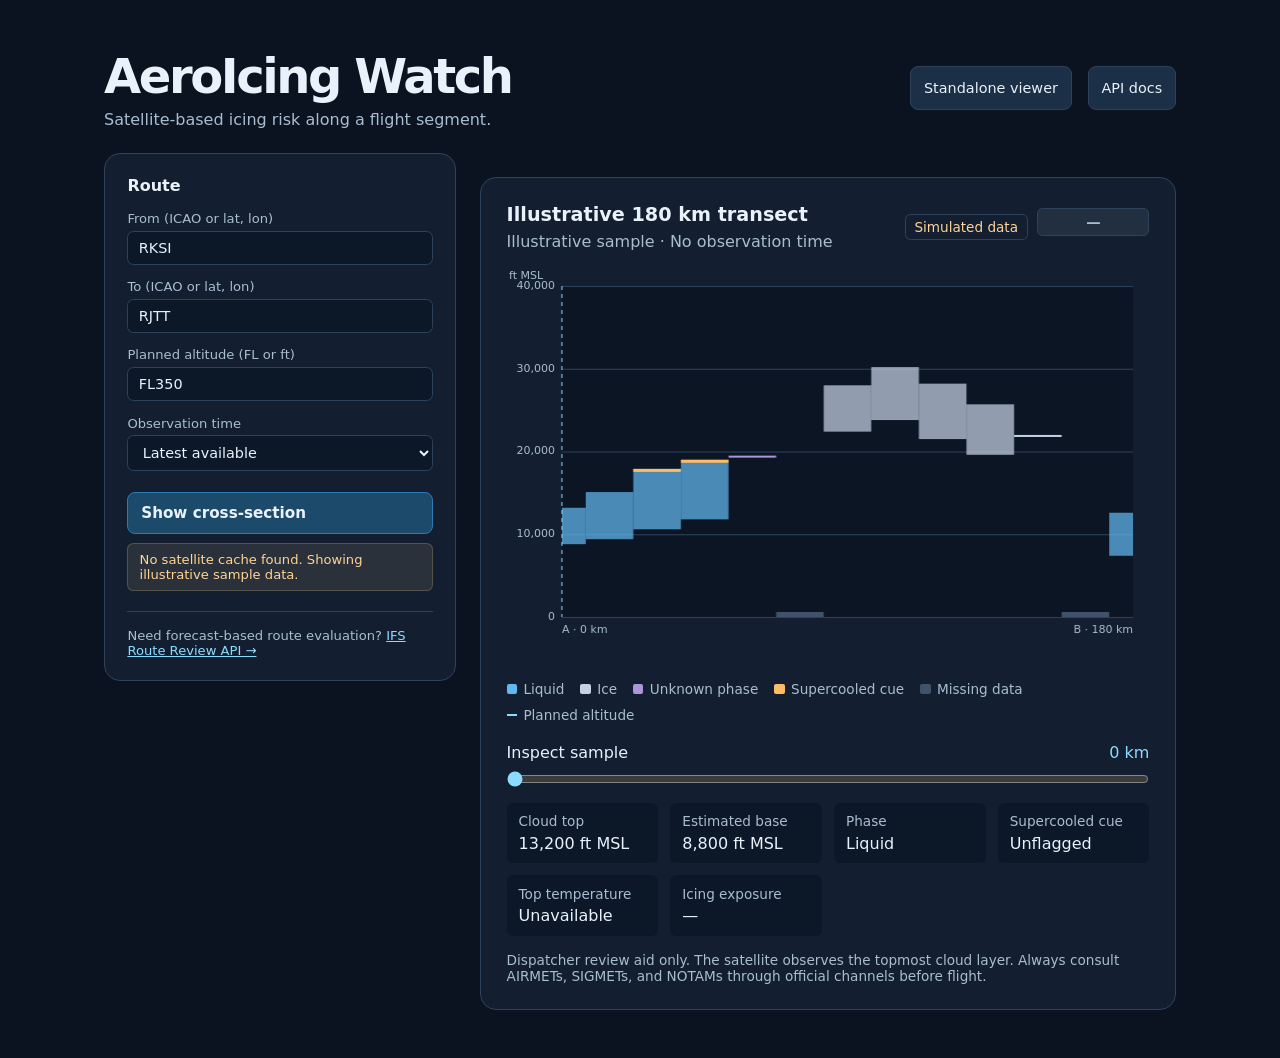
==== frontend/index.html @ 4c0eea68 "feat: FastAPI backend with GK-2A satellite icing cross-section Backend - src/integration/gk2a_cloud." ====
<!doctype html>
<html lang="en">
<head>
  <meta charset="utf-8">
  <meta name="viewport" content="width=device-width, initial-scale=1">
  <title>AeroIcing Watch</title>
  <link rel="stylesheet" href="/static/styles.css">
  <style>
    .app-layout {
      display: grid;
      grid-template-columns: 22rem 1fr;
      gap: 1.5rem;
      align-items: start;
    }
    @media (max-width: 860px) {
      .app-layout { grid-template-columns: 1fr; }
    }
    .input-panel {
      background: #131f30;
      border: 1px solid var(--border);
      border-radius: 1rem;
      padding: clamp(.85rem, 3vw, 1.4rem);
    }
    .input-panel h2 { font-size: 1rem; margin-bottom: 1rem; }
    .field-group { margin-bottom: .9rem; }
    .field-group label { display: block; font-size: .82rem; color: var(--muted); margin-bottom: .3rem; }
    .field-group input, .field-group select {
      width: 100%;
      padding: .5rem .65rem;
      background: #0c1828;
      border: 1px solid var(--border);
      border-radius: .4rem;
      color: #e9f1fa;
      font: inherit;
      font-size: .9rem;
    }
    .field-group input:focus, .field-group select:focus {
      outline: 2px solid #87d9ff;
      outline-offset: 2px;
    }
    #submit-btn {
      width: 100%;
      margin-top: .4rem;
      min-height: 2.6rem;
      font-size: .95rem;
      font-weight: 600;
      background: #1b4a6b;
      border-color: #2e7ab5;
    }
    #submit-btn:hover { background: #245c82; }
    #submit-btn:disabled { opacity: .5; cursor: not-allowed; }

    /* Risk badge */
    .risk-row {
      display: flex;
      align-items: center;
      gap: .75rem;
      flex-wrap: wrap;
      margin-bottom: .6rem;
    }
    #risk-badge {
      display: inline-flex;
      align-items: center;
      gap: .4rem;
      padding: .3rem .75rem;
      border-radius: .35rem;
      font-weight: 700;
      font-size: .9rem;
      border: 1px solid transparent;
      min-width: 7rem;
      justify-content: center;
    }
    #risk-badge[data-level="HIGH"]     { background: rgba(255,107,107,.18); color: #ff8080; border-color: #ff6b6b55; }
    #risk-badge[data-level="MODERATE"] { background: rgba(255,169,77,.15); color: #ffb84d; border-color: #ffa94d44; }
    #risk-badge[data-level="LOW"]      { background: rgba(105,219,124,.12); color: #69db7c; border-color: #69db7c33; }
    #risk-badge[data-level="NONE"]     { background: rgba(169,189,209,.1); color: var(--muted); border-color: var(--border); }
    #risk-badge[data-level="SIM"]      { background: rgba(255,211,148,.12); color: #ffd394; border-color: #ffd39444; }

    /* Altitude suggestions */
    #alt-suggestions { margin-top: .9rem; display: flex; flex-direction: column; gap: .5rem; }
    .suggestion-card {
      padding: .55rem .75rem;
      background: #0c1828;
      border-radius: .4rem;
      font-size: .82rem;
      border-left: 3px solid var(--border);
    }
    .suggestion-card.above { border-left-color: #69db7c; }
    .suggestion-card.below { border-left-color: #61b7f0; }
    .suggestion-card strong { display: block; margin-bottom: .2rem; color: #e9f1fa; }
    .suggestion-card span { color: var(--muted); }

    /* Loading and notice */
    #loading { display: none; color: var(--muted); font-size: .85rem; margin-top: .5rem; }
    #loading.visible { display: block; }
    #error-msg { margin-top: .6rem; color: #ffb6a5; font-size: .85rem; display: none; }
    #error-msg.visible { display: block; }
    #offline-notice {
      display: none;
      margin-top: .6rem;
      padding: .5rem .7rem;
      background: rgba(255,211,148,.1);
      border: 1px solid #ffd39433;
      border-radius: .4rem;
      font-size: .82rem;
      color: #ffd394;
    }
    #offline-notice.visible { display: block; }

    /* IFS route review section */
    .review-link {
      margin-top: 1.2rem;
      padding-top: 1rem;
      border-top: 1px solid var(--border);
      font-size: .82rem;
      color: var(--muted);
    }
    .review-link a { color: #8cdbff; }
  </style>
</head>
<body>
  <main>
    <header>
      <div>
        <h1>AeroIcing Watch</h1>
        <p>Satellite-based icing risk along a flight segment.</p>
      </div>
      <div class="actions">
        <a href="/static/viewer-standalone.html" style="display:inline-flex;align-items:center;min-height:2.75rem;padding:.55rem .8rem;border:1px solid var(--border);border-radius:.5rem;background:#1b3046;color:inherit;text-decoration:none;font:inherit;font-size:.9rem;">Standalone viewer</a>
        <a href="/docs" style="display:inline-flex;align-items:center;min-height:2.75rem;padding:.55rem .8rem;border:1px solid var(--border);border-radius:.5rem;background:#1b3046;color:inherit;text-decoration:none;font:inherit;font-size:.9rem;">API docs</a>
      </div>
    </header>

    <div class="app-layout" style="margin-top:1.5rem;">

      <!-- Left: Route Input Panel -->
      <aside class="input-panel" aria-label="Route input">
        <h2>Route</h2>

        <div class="field-group">
          <label for="from-input">From (ICAO or lat, lon)</label>
          <input id="from-input" type="text" value="RKSI" placeholder="e.g. RKSI or 37.46, 126.44" autocomplete="off" spellcheck="false">
        </div>

        <div class="field-group">
          <label for="to-input">To (ICAO or lat, lon)</label>
          <input id="to-input" type="text" value="RJTT" placeholder="e.g. RJTT or 35.55, 139.78" autocomplete="off" spellcheck="false">
        </div>

        <div class="field-group">
          <label for="alt-input">Planned altitude (FL or ft)</label>
          <input id="alt-input" type="text" value="FL350" placeholder="e.g. FL350 or 35000" autocomplete="off">
        </div>

        <div class="field-group">
          <label for="time-select">Observation time</label>
          <select id="time-select">
            <option value="">Latest available</option>
          </select>
        </div>

        <button id="submit-btn" type="button">Show cross-section</button>
        <div id="loading" role="status">Loading satellite data…</div>
        <div id="error-msg" role="alert"></div>
        <div id="offline-notice">
          No satellite cache found. Showing illustrative sample data.
        </div>

        <div class="review-link">
          Need forecast-based route evaluation?
          <a href="/docs#/route-review/route_review_api_route_review_evaluate_post">IFS Route Review API →</a>
        </div>
      </aside>

      <!-- Right: Cross-Section Viewer -->
      <section aria-labelledby="profile-title">
        <div class="profile-header">
          <div>
            <h2 id="profile-title">Cloud cross-section</h2>
            <p id="source"></p>
          </div>
          <div style="display:flex;align-items:center;gap:.6rem;flex-wrap:wrap;">
            <span id="data-kind"></span>
            <div class="risk-row">
              <span id="risk-badge" role="status" aria-live="polite" data-level="NONE">—</span>
            </div>
          </div>
        </div>

        <canvas id="chart" role="img" aria-label="Altitude by distance cloud cross-section. Use the sample selector below to read the values."></canvas>

        <!-- Altitude suggestions -->
        <div id="alt-suggestions" aria-label="Altitude suggestions"></div>

        <ul class="legend" aria-label="Chart legend">
          <li><i class="water"></i>Liquid</li>
          <li><i class="ice"></i>Ice</li>
          <li><i class="unknown"></i>Unknown phase</li>
          <li><i class="supercooled"></i>Supercooled cue</li>
          <li><i class="missing"></i>Missing data</li>
          <li><i style="background:#8cdbff;width:.65rem;height:2px;border-radius:0;display:inline-block;"></i>Planned altitude</li>
        </ul>

        <label class="selector" for="sample">Inspect sample <output id="distance" for="sample"></output></label>
        <input id="sample" type="range" min="0" max="0" value="0" step="1">

        <dl id="readout">
          <div><dt>Cloud top</dt><dd id="top"></dd></div>
          <div><dt>Estimated base</dt><dd id="base"></dd></div>
          <div><dt>Phase</dt><dd id="phase"></dd></div>
          <div><dt>Supercooled cue</dt><dd id="cue"></dd></div>
          <div><dt>Top temperature</dt><dd id="top-temp">—</dd></div>
          <div><dt>Icing exposure</dt><dd id="icing-exposure">—</dd></div>
        </dl>

        <p class="note">
          Dispatcher review aid only. The satellite observes the topmost cloud layer.
          Always consult AIRMETs, SIGMETs, and NOTAMs through official channels before flight.
        </p>
      </section>
    </div>
  </main>

  <script defer src="/static/sample.js"></script>
  <script defer src="/static/viewer.js"></script>
  <script defer src="/frontend/app.js"></script>
</body>
</html>
---- static/styles.css ----
:root {
  color-scheme: dark;
  font-family: Inter, system-ui, sans-serif;
  color: #e9f1fa;
  background: #0b1320;
  --muted: #a9bdd1;
  --border: #2e435b;
}
* { box-sizing: border-box; }
body { margin: 0; }
main { width: min(100% - 2rem, 67rem); margin: 3rem auto; }
header, .profile-header, .actions {
  display: flex;
  align-items: center;
  justify-content: space-between;
  gap: 1rem;
  flex-wrap: wrap;
}
h1, h2, p { margin: 0; }
h1 { font-size: clamp(2rem, 5vw, 3rem); letter-spacing: -.05em; }
h2 { font-size: 1.2rem; }
header p, .profile-header p { color: var(--muted); margin-top: .35rem; }
section {
  margin-top: 1.5rem;
  padding: clamp(.85rem, 3vw, 1.6rem);
  background: #131f30;
  border: 1px solid var(--border);
  border-radius: 1rem;
}
.actions { justify-content: flex-start; }
.actions label, button {
  display: inline-flex;
  align-items: center;
  min-height: 2.75rem;
  padding: .55rem .8rem;
  border: 1px solid var(--border);
  border-radius: .5rem;
  background: #1b3046;
  color: inherit;
  font: inherit;
  cursor: pointer;
}
#profile-file { position: absolute; width: 1px; height: 1px; opacity: 0; }
.actions:focus-within label:has(+ input:focus-visible), :focus-visible {
  outline: 2px solid #87d9ff;
  outline-offset: 3px;
}
#data-kind {
  padding: .25rem .55rem;
  border: 1px solid var(--border);
  border-radius: .35rem;
  color: #ffd394;
  font-size: .85rem;
}
#chart { display: block; width: 100%; height: clamp(15rem, 45vw, 24rem); margin-top: 1rem; }
.legend { display: flex; flex-wrap: wrap; gap: .6rem 1rem; padding: 0; list-style: none; }
.legend li { display: flex; align-items: center; gap: .4rem; font-size: .85rem; color: var(--muted); }
.legend i { width: .65rem; height: .65rem; border-radius: .12rem; }
.water { background: #61b7f0; }
.ice { background: #c5d1e4; }
.unknown { background: #ab95db; }
.supercooled { background: #ffbc65; }
.missing { background: #40516a; }
.selector { display: flex; justify-content: space-between; gap: .75rem; margin-top: 1.25rem; }
output { color: #8cdbff; font-variant-numeric: tabular-nums; }
#sample { display: block; width: 100%; margin: .55rem 0 1rem; accent-color: #8cdbff; }
dl { display: grid; grid-template-columns: repeat(auto-fit, minmax(8.5rem, 1fr)); gap: .75rem; margin: 0; }
dl div { padding: .65rem .75rem; background: #0c1828; border-radius: .4rem; }
dt, .note { color: var(--muted); font-size: .85rem; }
dd { margin: .3rem 0 0; overflow-wrap: anywhere; }
.note { margin-top: 1rem; }
#error { margin-top: 1rem; color: #ffb6a5; }
@media (max-width: 500px) { main { margin: 1.25rem auto; } }
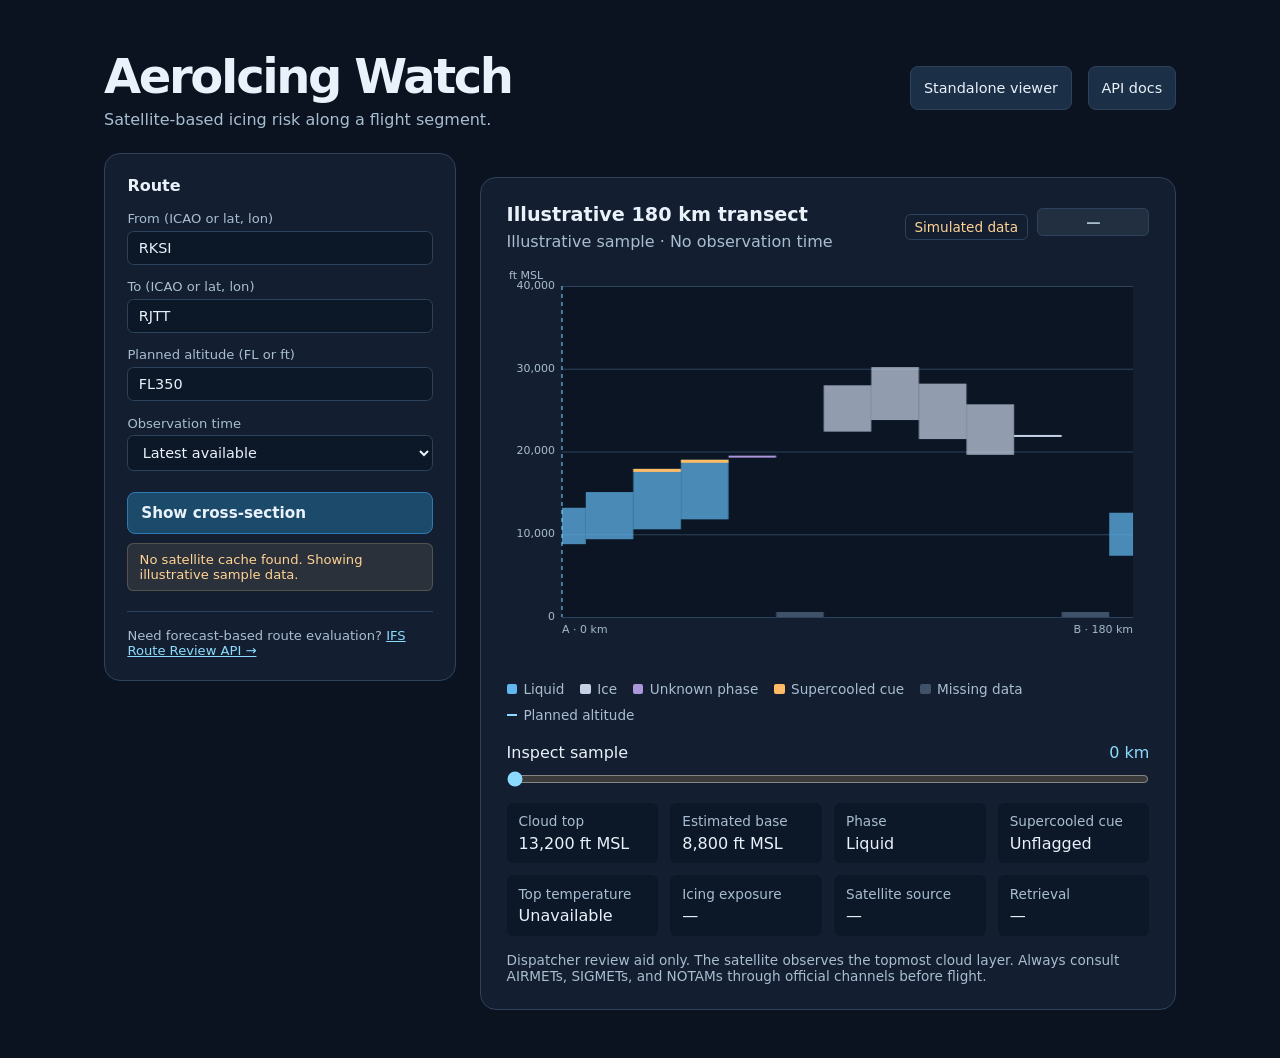
==== commit 216f973f: "feat(frontend): per-sample satellite source label, polar gap notice, partial-route badge Co-Authored" ====
--- a/frontend/index.html
+++ b/frontend/index.html
@@ -75,6 +75,7 @@
     #risk-badge[data-level="LOW"]      { background: rgba(105,219,124,.12); color: #69db7c; border-color: #69db7c33; }
     #risk-badge[data-level="NONE"]     { background: rgba(169,189,209,.1); color: var(--muted); border-color: var(--border); }
     #risk-badge[data-level="SIM"]      { background: rgba(255,211,148,.12); color: #ffd394; border-color: #ffd39444; }
+    #risk-badge[data-level="NA"]       { background: rgba(120,170,255,.12); color: #b9d2ff; border-color: #78aaff55; }
 
     /* Altitude suggestions */
     #alt-suggestions { margin-top: .9rem; display: flex; flex-direction: column; gap: .5rem; }
@@ -106,6 +107,13 @@
       color: #ffd394;
     }
     #offline-notice.visible { display: block; }
+    #polar-notice {
+      display: none; margin-top: .6rem; padding: .5rem .7rem;
+      border: 1px solid rgba(120,170,255,.45); border-radius: 6px;
+      background: rgba(60,100,180,.15); color: #b9d2ff; font-size: .85rem;
+    }
+    #polar-notice.visible { display: block; }
+    #source-list { margin-top: .5rem; color: var(--muted); font-size: .8rem; }
 
     /* IFS route review section */
     .review-link {
@@ -162,6 +170,11 @@
         <button id="submit-btn" type="button">Show cross-section</button>
         <div id="loading" role="status">Loading satellite data…</div>
         <div id="error-msg" role="alert"></div>
+        <div id="polar-notice" role="note">
+          Polar gap: geostationary satellites provide no cloud retrievals above 70°N/S.
+          Those parts of the route are <strong>not assessed</strong> (not "no icing").
+        </div>
+        <div id="source-list"></div>
         <div id="offline-notice">
           No satellite cache found. Showing illustrative sample data.
         </div>
@@ -211,6 +224,8 @@
           <div><dt>Supercooled cue</dt><dd id="cue"></dd></div>
           <div><dt>Top temperature</dt><dd id="top-temp">—</dd></div>
           <div><dt>Icing exposure</dt><dd id="icing-exposure">—</dd></div>
+          <div><dt>Satellite source</dt><dd id="sample-source">—</dd></div>
+          <div><dt>Retrieval</dt><dd id="sample-state">—</dd></div>
         </dl>
 
         <p class="note">
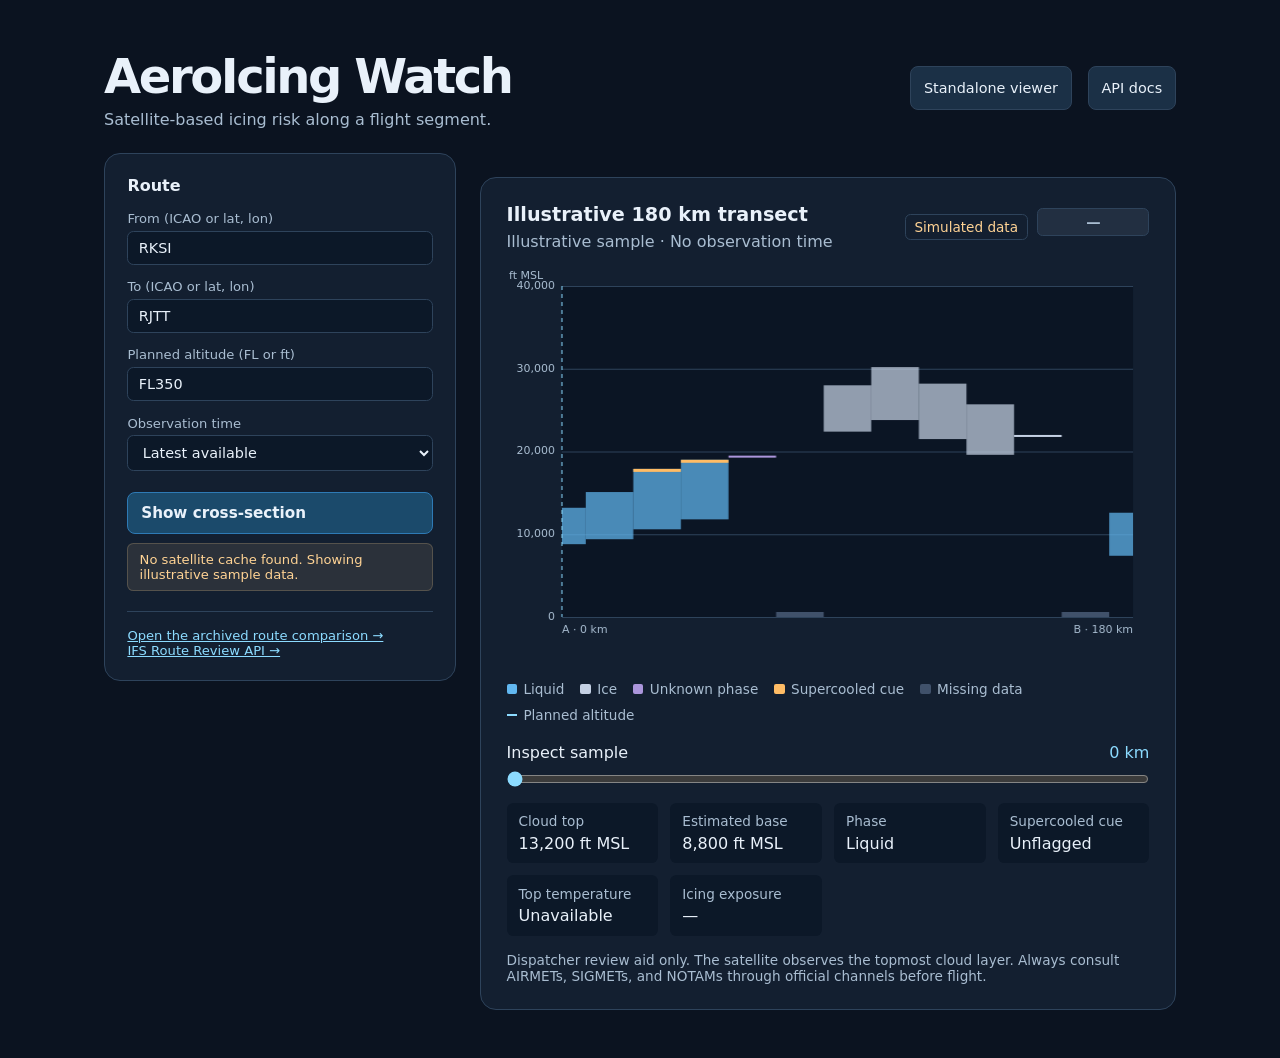
==== commit 5814426f: "Build archived Kiroween route comparison demo" ====
--- a/frontend/index.html
+++ b/frontend/index.html
@@ -75,7 +75,6 @@
     #risk-badge[data-level="LOW"]      { background: rgba(105,219,124,.12); color: #69db7c; border-color: #69db7c33; }
     #risk-badge[data-level="NONE"]     { background: rgba(169,189,209,.1); color: var(--muted); border-color: var(--border); }
     #risk-badge[data-level="SIM"]      { background: rgba(255,211,148,.12); color: #ffd394; border-color: #ffd39444; }
-    #risk-badge[data-level="NA"]       { background: rgba(120,170,255,.12); color: #b9d2ff; border-color: #78aaff55; }
 
     /* Altitude suggestions */
     #alt-suggestions { margin-top: .9rem; display: flex; flex-direction: column; gap: .5rem; }
@@ -107,13 +106,6 @@
       color: #ffd394;
     }
     #offline-notice.visible { display: block; }
-    #polar-notice {
-      display: none; margin-top: .6rem; padding: .5rem .7rem;
-      border: 1px solid rgba(120,170,255,.45); border-radius: 6px;
-      background: rgba(60,100,180,.15); color: #b9d2ff; font-size: .85rem;
-    }
-    #polar-notice.visible { display: block; }
-    #source-list { margin-top: .5rem; color: var(--muted); font-size: .8rem; }
 
     /* IFS route review section */
     .review-link {
@@ -170,17 +162,13 @@
         <button id="submit-btn" type="button">Show cross-section</button>
         <div id="loading" role="status">Loading satellite data…</div>
         <div id="error-msg" role="alert"></div>
-        <div id="polar-notice" role="note">
-          Polar gap: geostationary satellites provide no cloud retrievals above 70°N/S.
-          Those parts of the route are <strong>not assessed</strong> (not "no icing").
-        </div>
-        <div id="source-list"></div>
         <div id="offline-notice">
           No satellite cache found. Showing illustrative sample data.
         </div>
 
         <div class="review-link">
-          Need forecast-based route evaluation?
+          <a href="/static/route-demo/index.html">Open the archived route comparison →</a>
+          <br>
           <a href="/docs#/route-review/route_review_api_route_review_evaluate_post">IFS Route Review API →</a>
         </div>
       </aside>
@@ -224,8 +212,6 @@
           <div><dt>Supercooled cue</dt><dd id="cue"></dd></div>
           <div><dt>Top temperature</dt><dd id="top-temp">—</dd></div>
           <div><dt>Icing exposure</dt><dd id="icing-exposure">—</dd></div>
-          <div><dt>Satellite source</dt><dd id="sample-source">—</dd></div>
-          <div><dt>Retrieval</dt><dd id="sample-state">—</dd></div>
         </dl>
 
         <p class="note">
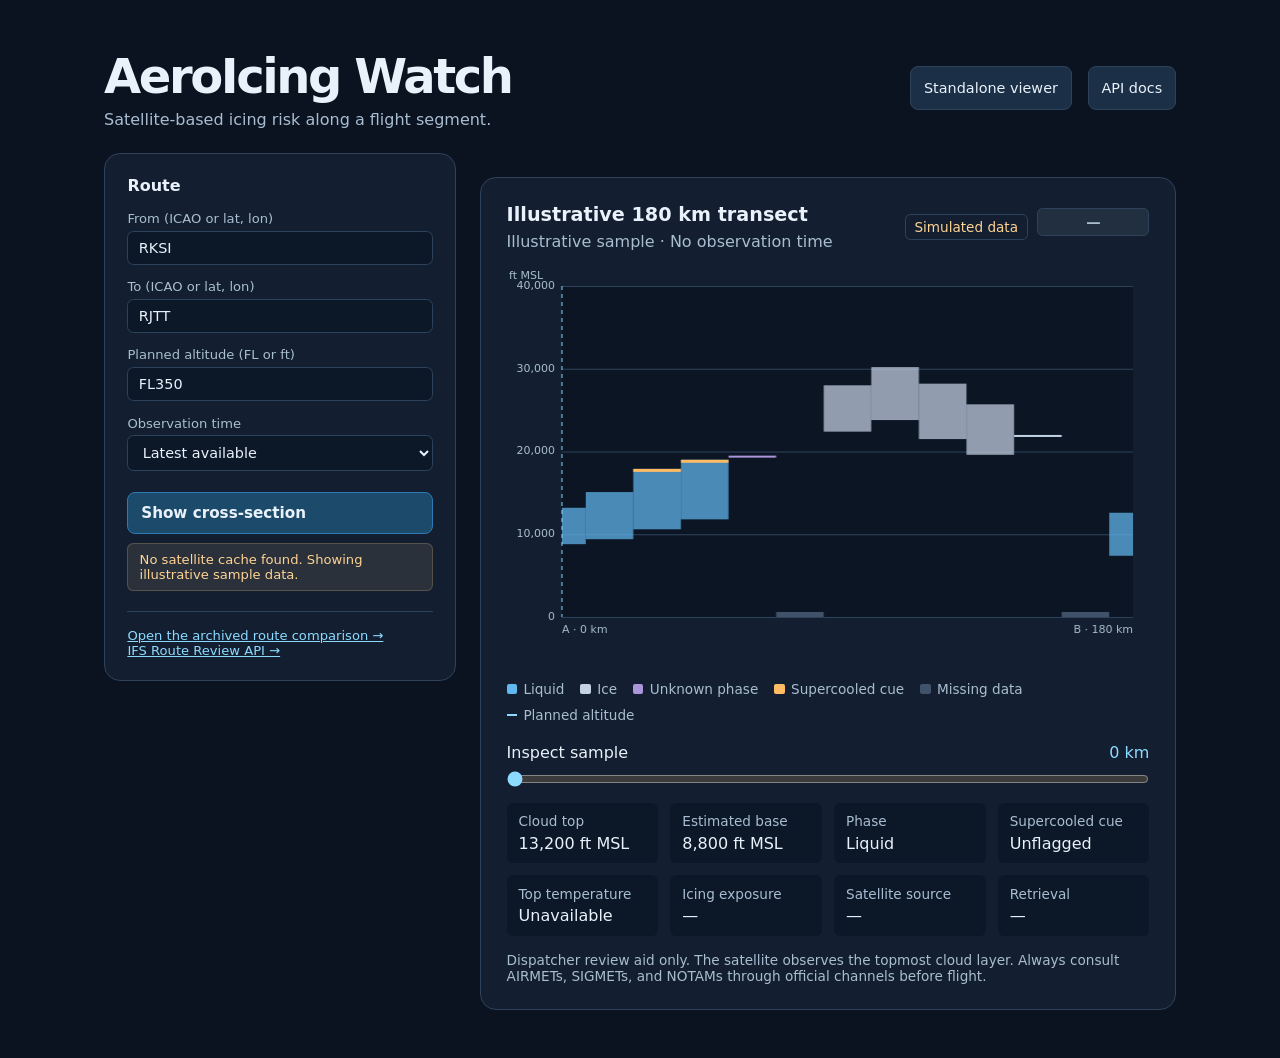
==== commit 8c08537c: "Merge global satellite sources (GOES-18/19, Himawari-9, Meteosat) with router and tests" ====
--- a/frontend/index.html
+++ b/frontend/index.html
@@ -75,6 +75,7 @@
     #risk-badge[data-level="LOW"]      { background: rgba(105,219,124,.12); color: #69db7c; border-color: #69db7c33; }
     #risk-badge[data-level="NONE"]     { background: rgba(169,189,209,.1); color: var(--muted); border-color: var(--border); }
     #risk-badge[data-level="SIM"]      { background: rgba(255,211,148,.12); color: #ffd394; border-color: #ffd39444; }
+    #risk-badge[data-level="NA"]       { background: rgba(120,170,255,.12); color: #b9d2ff; border-color: #78aaff55; }
 
     /* Altitude suggestions */
     #alt-suggestions { margin-top: .9rem; display: flex; flex-direction: column; gap: .5rem; }
@@ -106,6 +107,13 @@
       color: #ffd394;
     }
     #offline-notice.visible { display: block; }
+    #polar-notice {
+      display: none; margin-top: .6rem; padding: .5rem .7rem;
+      border: 1px solid rgba(120,170,255,.45); border-radius: 6px;
+      background: rgba(60,100,180,.15); color: #b9d2ff; font-size: .85rem;
+    }
+    #polar-notice.visible { display: block; }
+    #source-list { margin-top: .5rem; color: var(--muted); font-size: .8rem; }
 
     /* IFS route review section */
     .review-link {
@@ -162,6 +170,11 @@
         <button id="submit-btn" type="button">Show cross-section</button>
         <div id="loading" role="status">Loading satellite data…</div>
         <div id="error-msg" role="alert"></div>
+        <div id="polar-notice" role="note">
+          Polar gap: geostationary satellites provide no cloud retrievals above 70°N/S.
+          Those parts of the route are <strong>not assessed</strong> (not "no icing").
+        </div>
+        <div id="source-list"></div>
         <div id="offline-notice">
           No satellite cache found. Showing illustrative sample data.
         </div>
@@ -212,6 +225,8 @@
           <div><dt>Supercooled cue</dt><dd id="cue"></dd></div>
           <div><dt>Top temperature</dt><dd id="top-temp">—</dd></div>
           <div><dt>Icing exposure</dt><dd id="icing-exposure">—</dd></div>
+          <div><dt>Satellite source</dt><dd id="sample-source">—</dd></div>
+          <div><dt>Retrieval</dt><dd id="sample-state">—</dd></div>
         </dl>
 
         <p class="note">
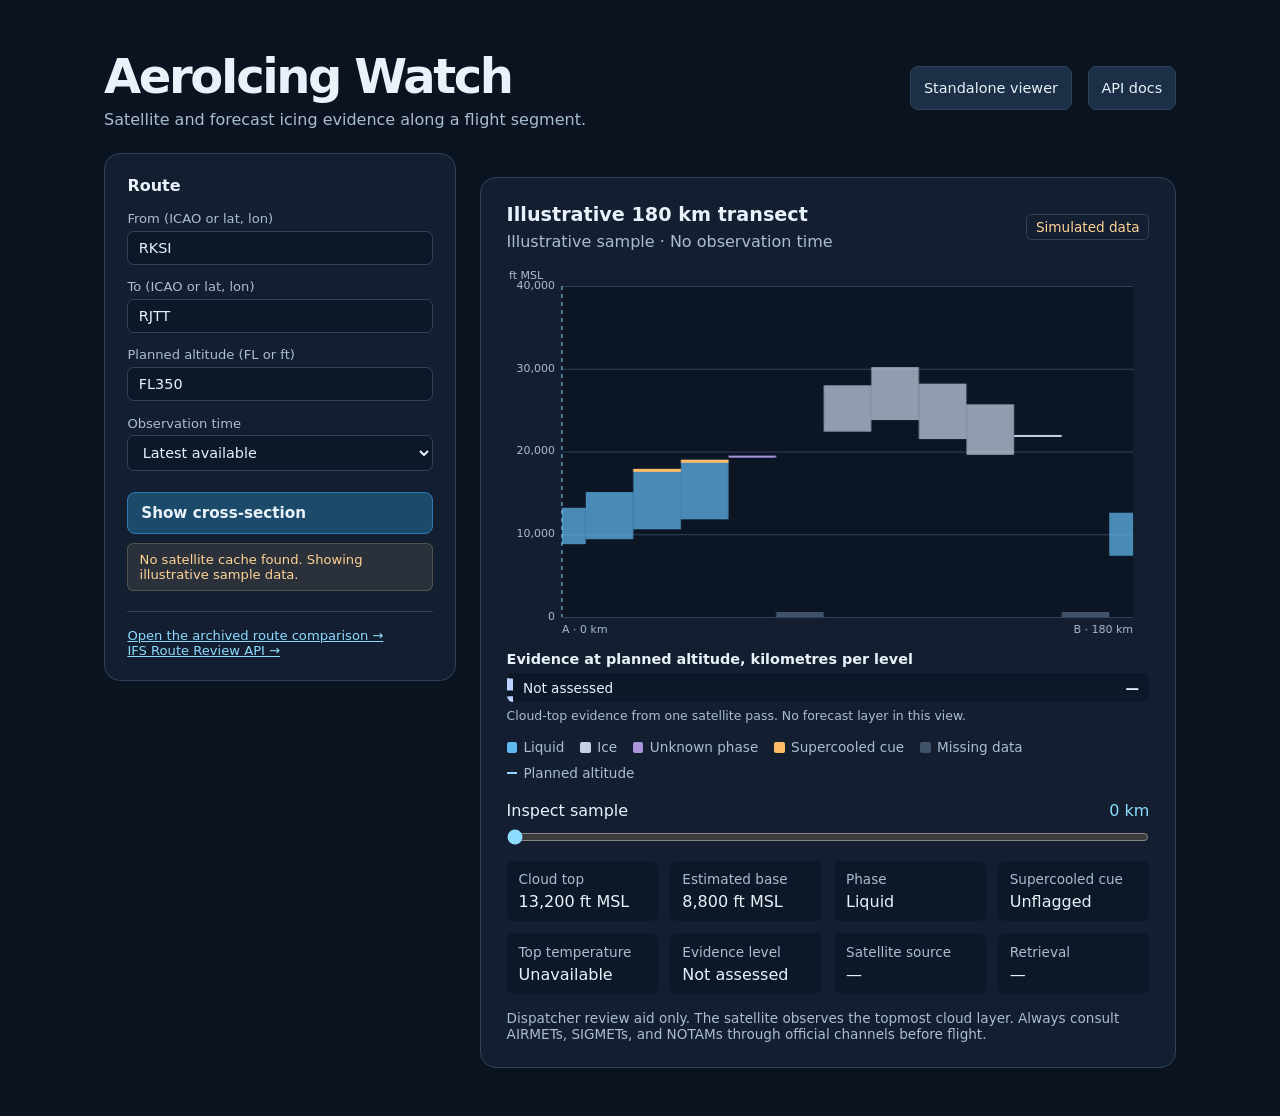
==== commit b4787343: "feat: tasks 7-12 - JS engine, game UI, map view with GOES image, one-screen layout - Task 7: engine." ====
--- a/frontend/index.html
+++ b/frontend/index.html
@@ -50,47 +50,21 @@
     #submit-btn:hover { background: #245c82; }
     #submit-btn:disabled { opacity: .5; cursor: not-allowed; }
 
-    /* Risk badge */
-    .risk-row {
-      display: flex;
-      align-items: center;
-      gap: .75rem;
-      flex-wrap: wrap;
-      margin-bottom: .6rem;
-    }
-    #risk-badge {
-      display: inline-flex;
-      align-items: center;
-      gap: .4rem;
-      padding: .3rem .75rem;
-      border-radius: .35rem;
-      font-weight: 700;
-      font-size: .9rem;
-      border: 1px solid transparent;
-      min-width: 7rem;
-      justify-content: center;
-    }
-    #risk-badge[data-level="HIGH"]     { background: rgba(255,107,107,.18); color: #ff8080; border-color: #ff6b6b55; }
-    #risk-badge[data-level="MODERATE"] { background: rgba(255,169,77,.15); color: #ffb84d; border-color: #ffa94d44; }
-    #risk-badge[data-level="LOW"]      { background: rgba(105,219,124,.12); color: #69db7c; border-color: #69db7c33; }
-    #risk-badge[data-level="NONE"]     { background: rgba(169,189,209,.1); color: var(--muted); border-color: var(--border); }
-    #risk-badge[data-level="SIM"]      { background: rgba(255,211,148,.12); color: #ffd394; border-color: #ffd39444; }
-    #risk-badge[data-level="NA"]       { background: rgba(120,170,255,.12); color: #b9d2ff; border-color: #78aaff55; }
-
-    /* Altitude suggestions */
-    #alt-suggestions { margin-top: .9rem; display: flex; flex-direction: column; gap: .5rem; }
-    .suggestion-card {
-      padding: .55rem .75rem;
-      background: #0c1828;
-      border-radius: .4rem;
-      font-size: .82rem;
-      border-left: 3px solid var(--border);
-    }
-    .suggestion-card.above { border-left-color: #69db7c; }
-    .suggestion-card.below { border-left-color: #61b7f0; }
-    .suggestion-card strong { display: block; margin-bottom: .2rem; color: #e9f1fa; }
-    .suggestion-card span { color: var(--muted); }
-
+    /* Evidence summary (kilometres per level; patterns keep levels distinct in greyscale) */
+    #evidence-summary { margin: 0 0 .8rem; }
+    #evidence-summary h3 { margin: 0 0 .4rem; font-size: .9rem; }
+    #evidence-list { list-style: none; margin: 0; padding: 0; display: grid; gap: .35rem; }
+    #evidence-list li {
+      display: flex; justify-content: space-between; gap: .75rem;
+      padding: .4rem .65rem; background: #0c1828; border-radius: .4rem;
+      font-size: .85rem; border-left: 6px solid var(--border);
+    }
+    #evidence-list li[data-level="observed"] { border-left: 6px solid #ff8080; background-image: repeating-linear-gradient(45deg, rgba(255,128,128,.18) 0 4px, transparent 4px 8px); }
+    #evidence-list li[data-level="possible"] { border-left: 6px dotted #ffb84d; }
+    #evidence-list li[data-level="not-indicated"] { border-left: 6px solid #69db7c; }
+    #evidence-list li[data-level="not-assessed"] { border-left: 6px dashed #b9d2ff; }
+    #evidence-list strong { font-variant-numeric: tabular-nums; }
+    #evidence-note { color: var(--muted); font-size: .78rem; margin: .4rem 0 0; }
     /* Loading and notice */
     #loading { display: none; color: var(--muted); font-size: .85rem; margin-top: .5rem; }
     #loading.visible { display: block; }
@@ -131,7 +105,7 @@
     <header>
       <div>
         <h1>AeroIcing Watch</h1>
-        <p>Satellite-based icing risk along a flight segment.</p>
+        <p>Satellite and forecast icing evidence along a flight segment.</p>
       </div>
       <div class="actions">
         <a href="/static/viewer-standalone.html" style="display:inline-flex;align-items:center;min-height:2.75rem;padding:.55rem .8rem;border:1px solid var(--border);border-radius:.5rem;background:#1b3046;color:inherit;text-decoration:none;font:inherit;font-size:.9rem;">Standalone viewer</a>
@@ -172,7 +146,7 @@
         <div id="error-msg" role="alert"></div>
         <div id="polar-notice" role="note">
           Polar gap: geostationary satellites provide no cloud retrievals above 70°N/S.
-          Those parts of the route are <strong>not assessed</strong> (not "no icing").
+          Those parts of the route are <strong>Not assessed</strong>.
         </div>
         <div id="source-list"></div>
         <div id="offline-notice">
@@ -195,16 +169,17 @@
           </div>
           <div style="display:flex;align-items:center;gap:.6rem;flex-wrap:wrap;">
             <span id="data-kind"></span>
-            <div class="risk-row">
-              <span id="risk-badge" role="status" aria-live="polite" data-level="NONE">—</span>
-            </div>
           </div>
         </div>
 
         <canvas id="chart" role="img" aria-label="Altitude by distance cloud cross-section. Use the sample selector below to read the values."></canvas>
 
-        <!-- Altitude suggestions -->
-        <div id="alt-suggestions" aria-label="Altitude suggestions"></div>
+        <!-- Evidence levels: kilometres per level at the planned altitude -->
+        <div id="evidence-summary" role="status" aria-live="polite">
+          <h3>Evidence at planned altitude, kilometres per level</h3>
+          <ul id="evidence-list"><li data-level="not-assessed"><span>Not assessed</span><strong>—</strong></li></ul>
+          <p id="evidence-note">Cloud-top evidence from one satellite pass. No forecast layer in this view.</p>
+        </div>
 
         <ul class="legend" aria-label="Chart legend">
           <li><i class="water"></i>Liquid</li>
@@ -224,7 +199,7 @@
           <div><dt>Phase</dt><dd id="phase"></dd></div>
           <div><dt>Supercooled cue</dt><dd id="cue"></dd></div>
           <div><dt>Top temperature</dt><dd id="top-temp">—</dd></div>
-          <div><dt>Icing exposure</dt><dd id="icing-exposure">—</dd></div>
+          <div><dt>Evidence level</dt><dd id="icing-exposure">—</dd></div>
           <div><dt>Satellite source</dt><dd id="sample-source">—</dd></div>
           <div><dt>Retrieval</dt><dd id="sample-state">—</dd></div>
         </dl>
